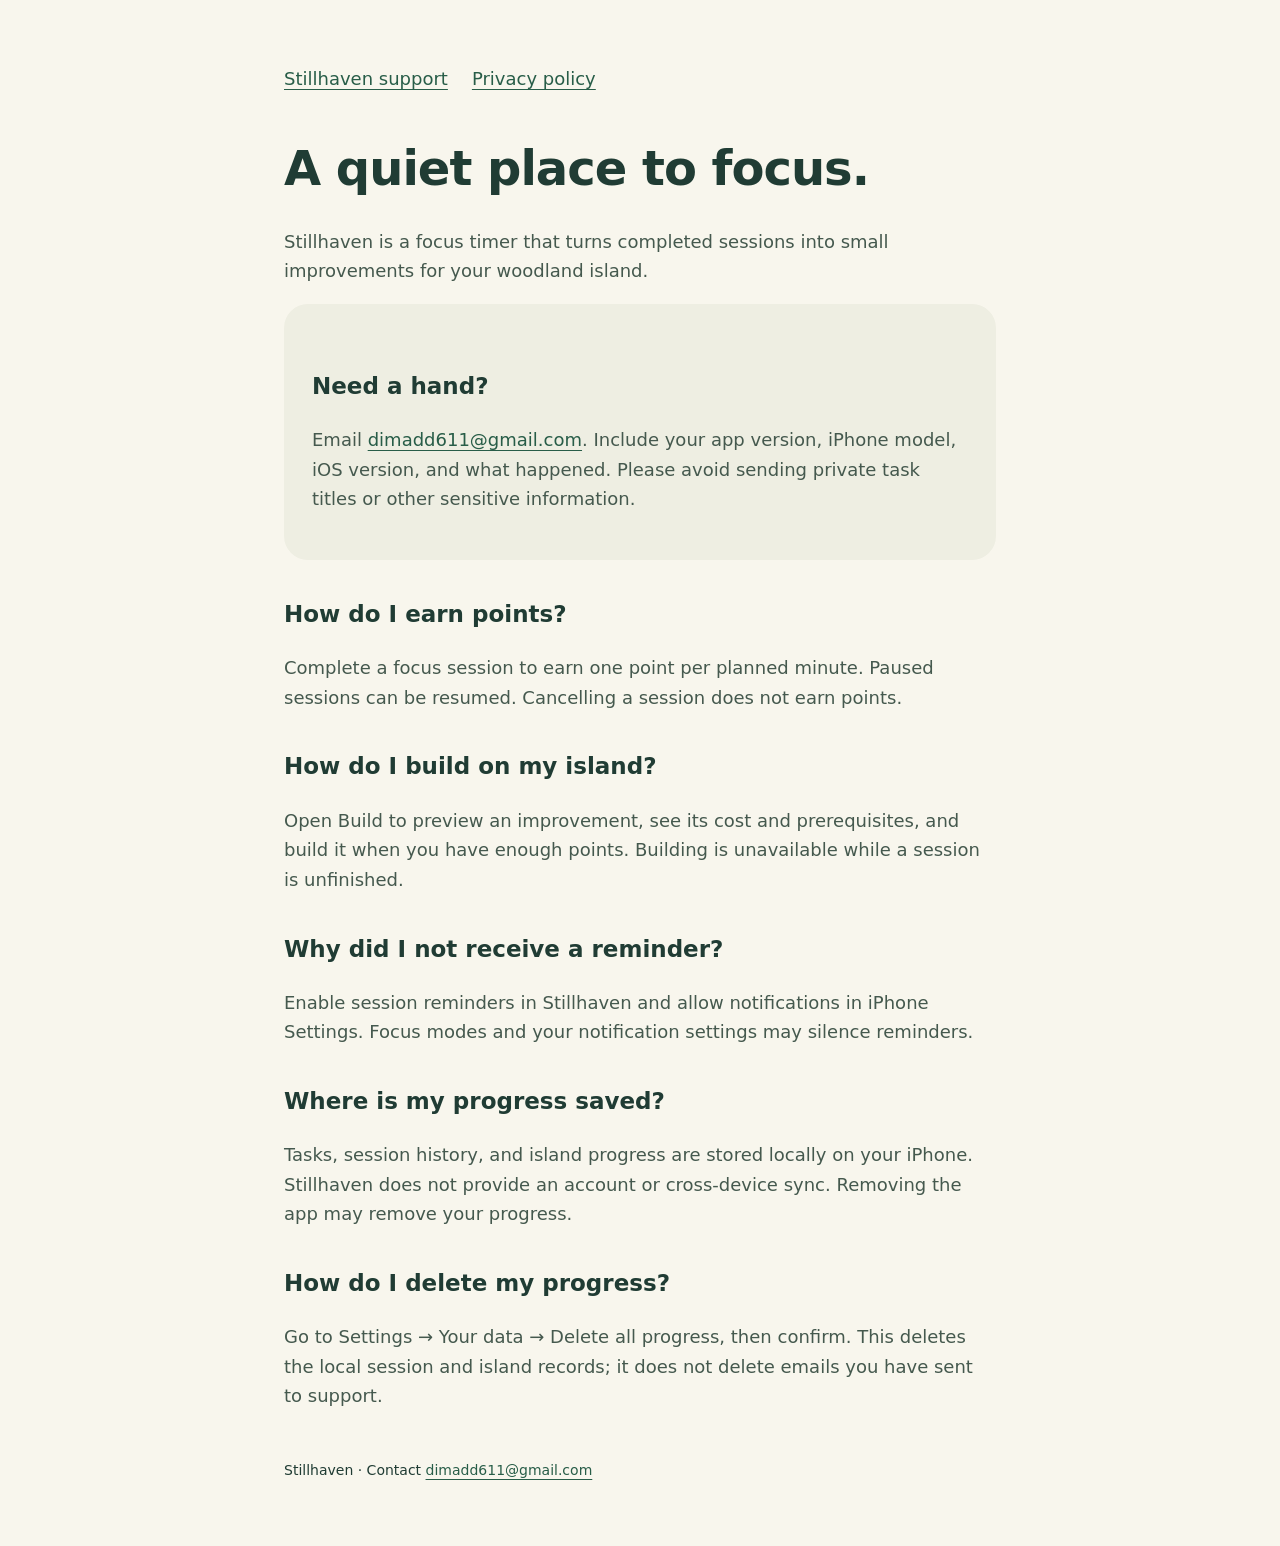
==== index.html @ a5668a96 "Publish Stillhaven support and privacy pages" ====
<!doctype html><html lang="en"><head><meta charset="utf-8"><meta name="viewport" content="width=device-width,initial-scale=1"><title>Support · Stillhaven</title><meta name="description" content="Stillhaven support and privacy information."><link rel="stylesheet" href="style.css"></head><body><main><nav aria-label="Main navigation"><a href="index.html">Stillhaven support</a><a href="privacy.html">Privacy policy</a></nav><h1>A quiet place to focus.</h1><p>Stillhaven is a focus timer that turns completed sessions into small improvements for your woodland island.</p><div class="card"><h2>Need a hand?</h2><p>Email <a href="mailto:dimadd611@gmail.com">dimadd611@gmail.com</a>. Include your app version, iPhone model, iOS version, and what happened. Please avoid sending private task titles or other sensitive information.</p></div><h2>How do I earn points?</h2><p>Complete a focus session to earn one point per planned minute. Paused sessions can be resumed. Cancelling a session does not earn points.</p><h2>How do I build on my island?</h2><p>Open Build to preview an improvement, see its cost and prerequisites, and build it when you have enough points. Building is unavailable while a session is unfinished.</p><h2>Why did I not receive a reminder?</h2><p>Enable session reminders in Stillhaven and allow notifications in iPhone Settings. Focus modes and your notification settings may silence reminders.</p><h2>Where is my progress saved?</h2><p>Tasks, session history, and island progress are stored locally on your iPhone. Stillhaven does not provide an account or cross-device sync. Removing the app may remove your progress.</p><h2>How do I delete my progress?</h2><p>Go to Settings → Your data → Delete all progress, then confirm. This deletes the local session and island records; it does not delete emails you have sent to support.</p><footer>Stillhaven · Contact <a href="mailto:dimadd611@gmail.com">dimadd611@gmail.com</a></footer></main></body></html>
---- style.css ----
*{box-sizing:border-box}body{margin:0;background:#f8f6ed;color:#203c34;font:18px/1.65 system-ui,-apple-system,sans-serif}main{max-width:760px;margin:auto;padding:64px 24px}nav{display:flex;gap:24px;flex-wrap:wrap;margin-bottom:48px}a{color:#285d48;text-underline-offset:4px}h1{font-size:clamp(32px,6vw,48px);line-height:1.1;letter-spacing:-1px}h2{font-size:23px;margin-top:36px}p,li{color:#45594e}.card{padding:28px;background:#eeeee2;border-radius:24px}footer{margin-top:48px;font-size:14px}a:focus-visible{outline:3px solid #285d48;outline-offset:5px}
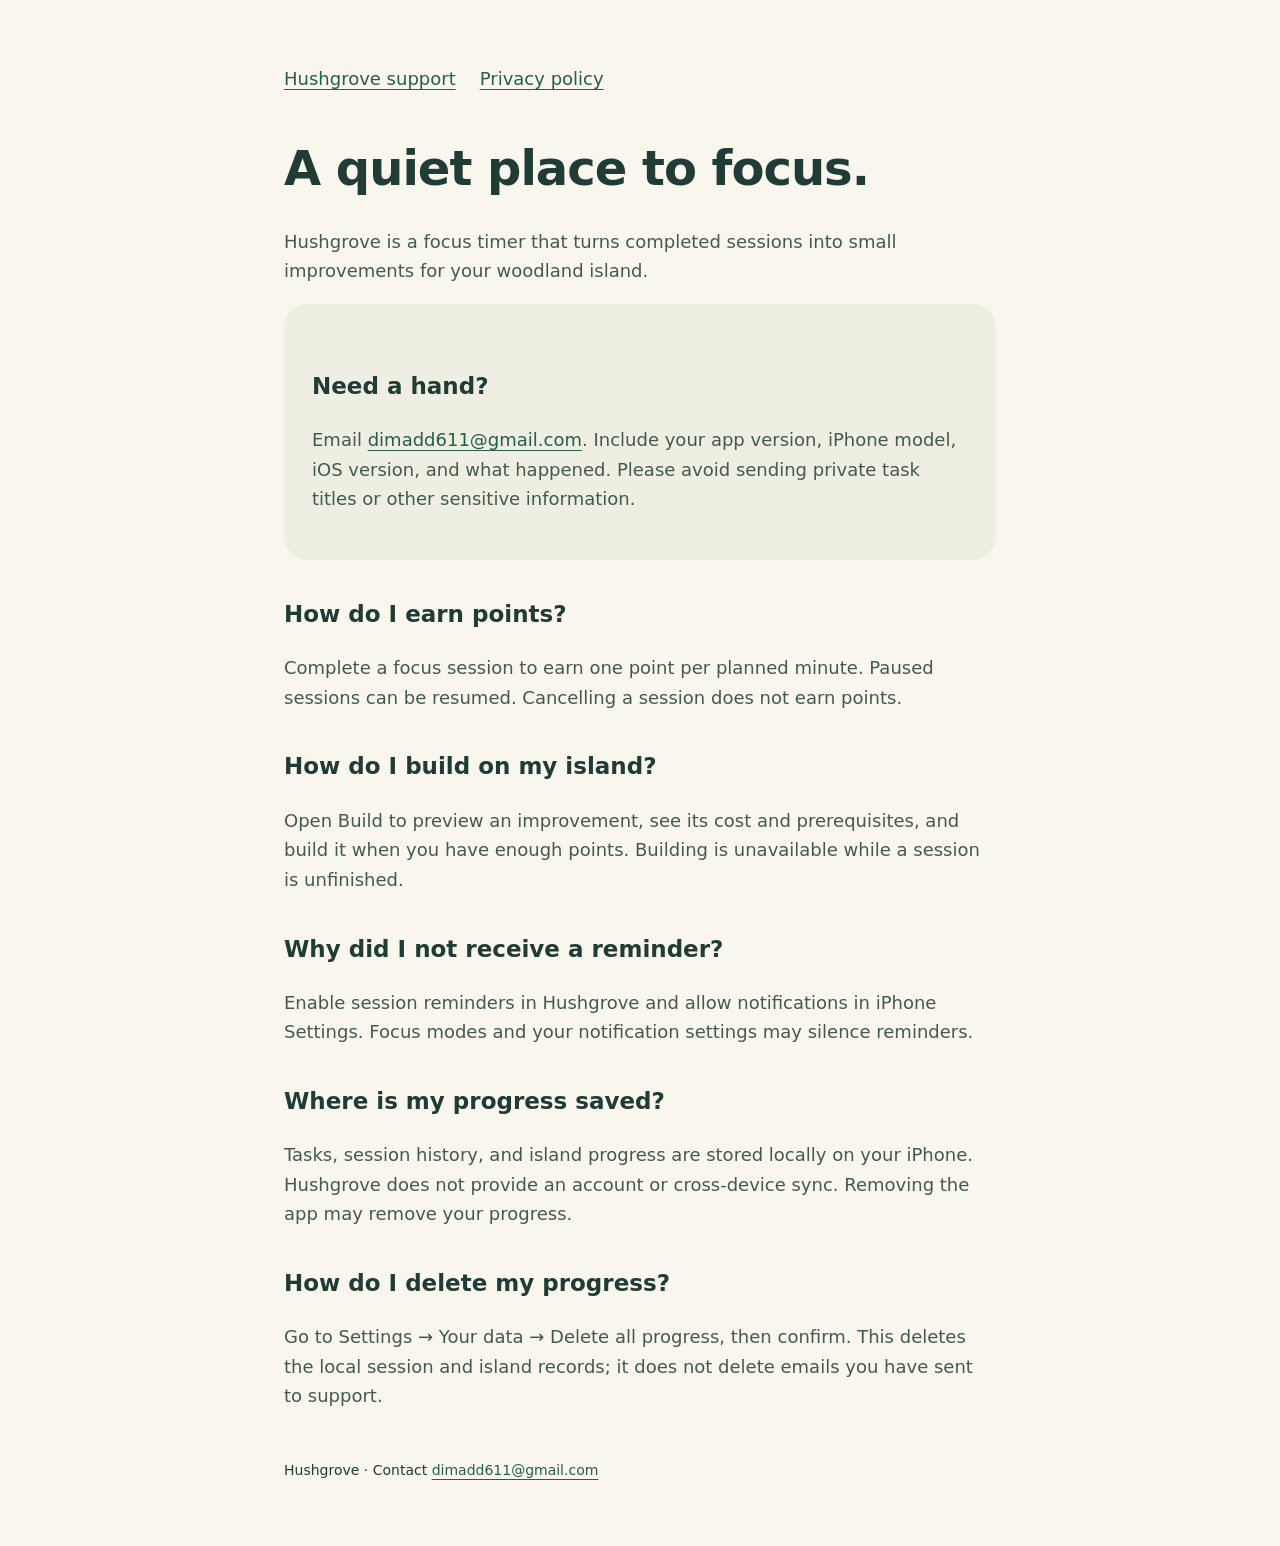
==== commit c15e9432: "Rename public support pages to Hushgrove" ====
--- a/index.html
+++ b/index.html
@@ -1 +1 @@
-<!doctype html><html lang="en"><head><meta charset="utf-8"><meta name="viewport" content="width=device-width,initial-scale=1"><title>Support · Stillhaven</title><meta name="description" content="Stillhaven support and privacy information."><link rel="stylesheet" href="style.css"></head><body><main><nav aria-label="Main navigation"><a href="index.html">Stillhaven support</a><a href="privacy.html">Privacy policy</a></nav><h1>A quiet place to focus.</h1><p>Stillhaven is a focus timer that turns completed sessions into small improvements for your woodland island.</p><div class="card"><h2>Need a hand?</h2><p>Email <a href="mailto:dimadd611@gmail.com">dimadd611@gmail.com</a>. Include your app version, iPhone model, iOS version, and what happened. Please avoid sending private task titles or other sensitive information.</p></div><h2>How do I earn points?</h2><p>Complete a focus session to earn one point per planned minute. Paused sessions can be resumed. Cancelling a session does not earn points.</p><h2>How do I build on my island?</h2><p>Open Build to preview an improvement, see its cost and prerequisites, and build it when you have enough points. Building is unavailable while a session is unfinished.</p><h2>Why did I not receive a reminder?</h2><p>Enable session reminders in Stillhaven and allow notifications in iPhone Settings. Focus modes and your notification settings may silence reminders.</p><h2>Where is my progress saved?</h2><p>Tasks, session history, and island progress are stored locally on your iPhone. Stillhaven does not provide an account or cross-device sync. Removing the app may remove your progress.</p><h2>How do I delete my progress?</h2><p>Go to Settings → Your data → Delete all progress, then confirm. This deletes the local session and island records; it does not delete emails you have sent to support.</p><footer>Stillhaven · Contact <a href="mailto:dimadd611@gmail.com">dimadd611@gmail.com</a></footer></main></body></html>+<!doctype html><html lang="en"><head><meta charset="utf-8"><meta name="viewport" content="width=device-width,initial-scale=1"><title>Support · Hushgrove</title><meta name="description" content="Hushgrove support and privacy information."><link rel="stylesheet" href="style.css"></head><body><main><nav aria-label="Main navigation"><a href="index.html">Hushgrove support</a><a href="privacy.html">Privacy policy</a></nav><h1>A quiet place to focus.</h1><p>Hushgrove is a focus timer that turns completed sessions into small improvements for your woodland island.</p><div class="card"><h2>Need a hand?</h2><p>Email <a href="mailto:dimadd611@gmail.com">dimadd611@gmail.com</a>. Include your app version, iPhone model, iOS version, and what happened. Please avoid sending private task titles or other sensitive information.</p></div><h2>How do I earn points?</h2><p>Complete a focus session to earn one point per planned minute. Paused sessions can be resumed. Cancelling a session does not earn points.</p><h2>How do I build on my island?</h2><p>Open Build to preview an improvement, see its cost and prerequisites, and build it when you have enough points. Building is unavailable while a session is unfinished.</p><h2>Why did I not receive a reminder?</h2><p>Enable session reminders in Hushgrove and allow notifications in iPhone Settings. Focus modes and your notification settings may silence reminders.</p><h2>Where is my progress saved?</h2><p>Tasks, session history, and island progress are stored locally on your iPhone. Hushgrove does not provide an account or cross-device sync. Removing the app may remove your progress.</p><h2>How do I delete my progress?</h2><p>Go to Settings → Your data → Delete all progress, then confirm. This deletes the local session and island records; it does not delete emails you have sent to support.</p><footer>Hushgrove · Contact <a href="mailto:dimadd611@gmail.com">dimadd611@gmail.com</a></footer></main></body></html>
